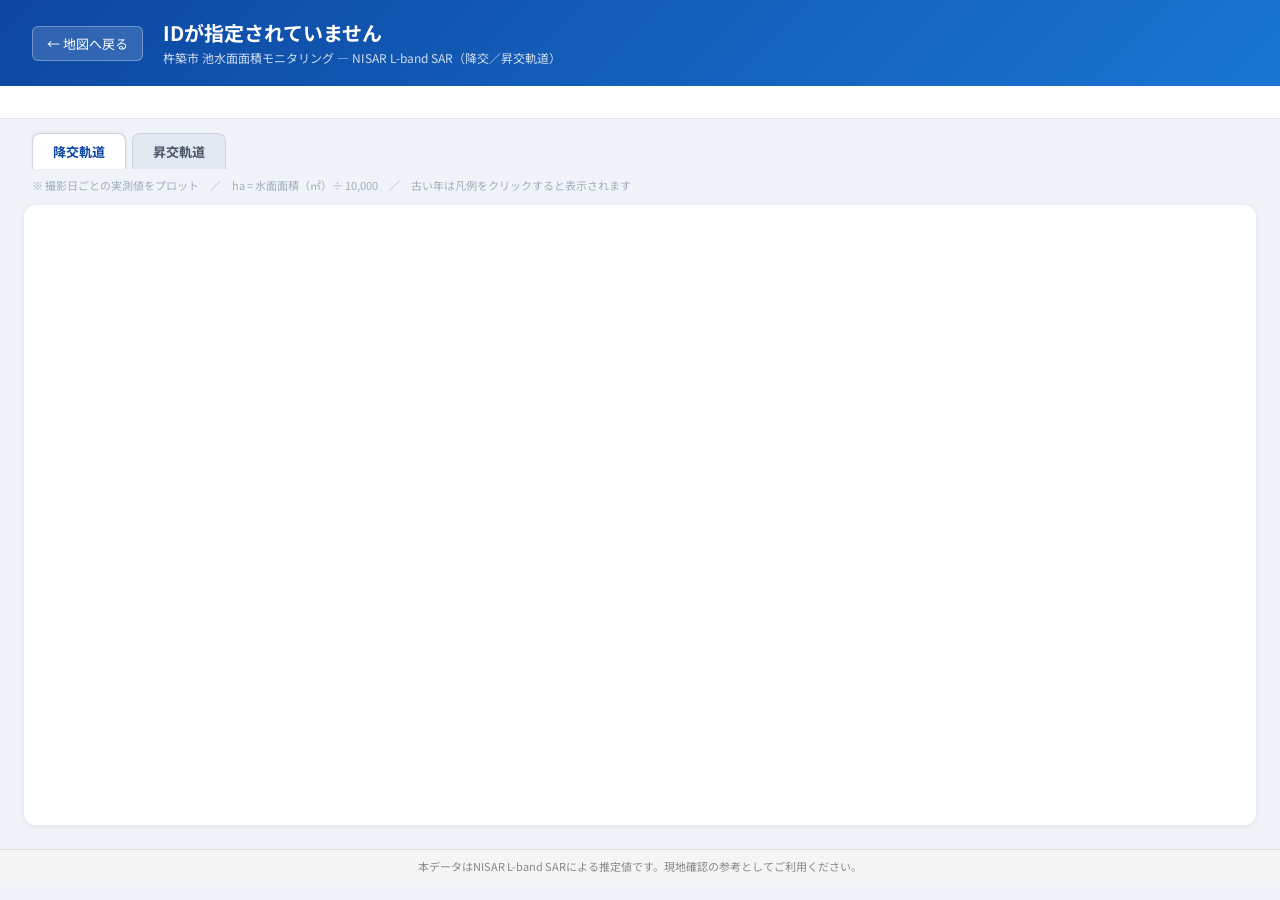
==== docs/pond.html @ 4d54bafb "Add initial NISAR availability workflow" ====
<!DOCTYPE html>
<html lang="ja">
<head>
  <meta charset="UTF-8" />
  <meta name="viewport" content="width=device-width, initial-scale=1.0" />
  <title>池 水面面積グラフ — 杵築市</title>

  <script src="https://cdn.plot.ly/plotly-2.32.0.min.js" charset="utf-8"></script>
  <link rel="preconnect" href="https://fonts.googleapis.com" />
  <link href="https://fonts.googleapis.com/css2?family=Noto+Sans+JP:wght@300;400;700&display=swap" rel="stylesheet" />

  <style>
    *, *::before, *::after { box-sizing: border-box; margin: 0; padding: 0; }

    body {
      font-family: "Noto Sans JP", sans-serif;
      background: #f0f4f8;
      color: #1a202c;
      min-height: 100vh;
    }

    /* ── ヘッダー ── */
    .page-header {
      background: linear-gradient(135deg, #0d47a1 0%, #1976d2 100%);
      color: #fff;
      padding: 20px 32px;
      display: flex;
      align-items: center;
      gap: 20px;
      box-shadow: 0 2px 12px rgba(0,0,0,0.2);
    }

    .back-btn {
      display: inline-flex;
      align-items: center;
      gap: 6px;
      padding: 7px 14px;
      background: rgba(255,255,255,0.15);
      color: #fff;
      text-decoration: none;
      border-radius: 6px;
      font-size: 13px;
      border: 1px solid rgba(255,255,255,0.3);
      transition: background 0.2s;
      white-space: nowrap;
    }
    .back-btn:hover { background: rgba(255,255,255,0.25); }

    .header-title { flex: 1; }
    .header-title h1 { font-size: 20px; font-weight: 700; line-height: 1.3; }
    .header-title p  { font-size: 12px; margin-top: 3px; opacity: 0.8; }

    /* ── メタ情報カード ── */
    .meta-bar {
      display: flex;
      flex-wrap: wrap;
      gap: 12px;
      padding: 16px 32px;
      background: #fff;
      border-bottom: 1px solid #e2e8f0;
    }

    .meta-chip {
      display: flex;
      align-items: center;
      gap: 6px;
      padding: 6px 14px;
      background: #f7fafc;
      border: 1px solid #e2e8f0;
      border-radius: 20px;
      font-size: 12px;
    }
    .meta-chip .label { color: #718096; }
    .meta-chip .value { font-weight: 700; color: #2d3748; }

    /* ── 軌道タブ ── */
    .orbit-tabs {
      display: flex;
      gap: 6px;
      padding: 14px 32px 0;
    }

    .orbit-tabs .tab {
      font-family: inherit;
      font-size: 13px;
      font-weight: 700;
      color: #4a5568;
      background: #e2e8f0;
      border: 1px solid #cbd5e1;
      border-bottom: none;
      border-radius: 8px 8px 0 0;
      padding: 8px 20px;
      cursor: pointer;
      transition: background 0.15s, color 0.15s;
    }
    .orbit-tabs .tab:hover:not(:disabled):not(.active) { background: #cbd5e1; }

    .orbit-tabs .tab.active {
      background: #fff;
      color: #0d47a1;
      border-color: #cbd5e1;
      box-shadow: 0 -1px 4px rgba(0,0,0,0.06);
    }

    .orbit-tabs .tab:disabled {
      color: #a0aec0;
      background: #edf2f7;
      border-color: #e2e8f0;
      cursor: not-allowed;
    }

    .orbit-tabs .tab .tab-note {
      font-weight: 400;
      font-size: 11px;
      margin-left: 4px;
    }

    /* ── 凡例テキスト ── */
    .chart-note {
      padding: 8px 32px 0;
      font-size: 11px;
      color: #a0aec0;
    }

    /* ── グラフエリア ── */
    .chart-wrap {
      margin: 12px 24px 24px;
      background: #fff;
      border-radius: 12px;
      box-shadow: 0 1px 6px rgba(0,0,0,0.08);
      padding: 8px;
      height: calc(100vh - 280px);
      min-height: 380px;
    }

    #chart { width: 100%; height: 100%; }

    /* ── データなし ── */
    #no-data {
      display: none;
      align-items: center;
      justify-content: center;
      height: 100%;
      font-size: 14px;
      color: #a0aec0;
    }

    @media (max-width: 600px) {
      .page-header { padding: 14px 16px; }
      .meta-bar    { padding: 12px 16px; }
      .chart-wrap  { margin: 8px 10px 16px; height: calc(100vh - 300px); }
      .chart-note  { padding-left: 16px; }
      .orbit-tabs  { padding: 12px 16px 0; }
      .orbit-tabs .tab { padding: 7px 14px; font-size: 12px; }
    }
  </style>
</head>
<body>

<header class="page-header">
  <a class="back-btn" href="index.html">← 地図へ戻る</a>
  <div class="header-title">
    <h1 id="pond-name">読み込み中...</h1>
    <p>杵築市 池水面面積モニタリング — NISAR L-band SAR（降交／昇交軌道）</p>
  </div>
</header>

<div class="meta-bar" id="meta-bar">
  <!-- JS で生成 -->
</div>

<div class="orbit-tabs" id="orbit-tabs">
  <button class="tab active" data-orbit="descending" type="button">降交軌道</button>
  <button class="tab" data-orbit="ascending" type="button">昇交軌道</button>
</div>

<p class="chart-note" id="chart-note">※ 撮影日ごとの実測値をプロット　／　ha = 水面面積（㎡）÷ 10,000　／　古い年は凡例をクリックすると表示されます</p>

<div class="chart-wrap">
  <div id="chart"></div>
  <div id="no-data">この池の観測データがまだありません</div>
</div>

<script src="assets/chart.js"></script>
<footer style="text-align:center;padding:8px;font-size:11px;color:#888;background:#f5f5f5;border-top:1px solid #ddd;">
  本データはNISAR L-band SARによる推定値です。現地確認の参考としてご利用ください。
</footer>
</body>
</html>
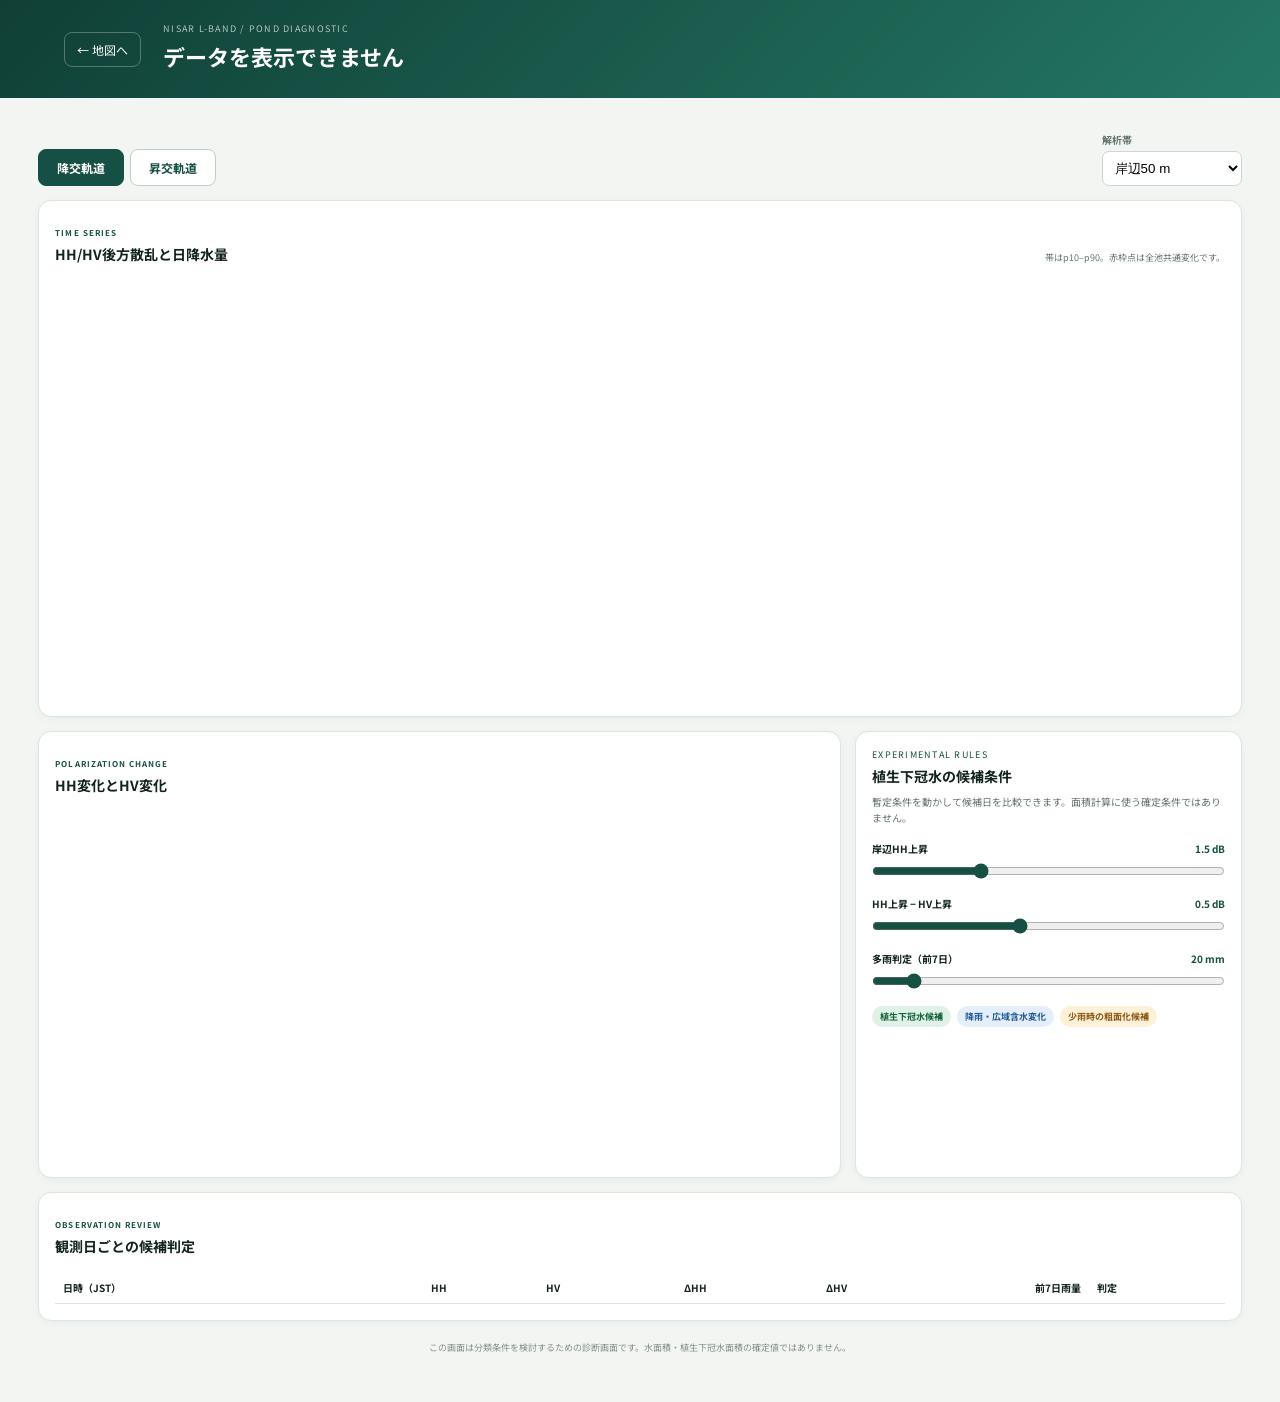
==== commit fe7c7d34: "Add NISAR diagnostic map and charts" ====
--- a/docs/pond.html
+++ b/docs/pond.html
@@ -1,189 +1,6 @@
-<!DOCTYPE html>
-<html lang="ja">
-<head>
-  <meta charset="UTF-8" />
-  <meta name="viewport" content="width=device-width, initial-scale=1.0" />
-  <title>池 水面面積グラフ — 杵築市</title>
-
-  <script src="https://cdn.plot.ly/plotly-2.32.0.min.js" charset="utf-8"></script>
-  <link rel="preconnect" href="https://fonts.googleapis.com" />
-  <link href="https://fonts.googleapis.com/css2?family=Noto+Sans+JP:wght@300;400;700&display=swap" rel="stylesheet" />
-
-  <style>
-    *, *::before, *::after { box-sizing: border-box; margin: 0; padding: 0; }
-
-    body {
-      font-family: "Noto Sans JP", sans-serif;
-      background: #f0f4f8;
-      color: #1a202c;
-      min-height: 100vh;
-    }
-
-    /* ── ヘッダー ── */
-    .page-header {
-      background: linear-gradient(135deg, #0d47a1 0%, #1976d2 100%);
-      color: #fff;
-      padding: 20px 32px;
-      display: flex;
-      align-items: center;
-      gap: 20px;
-      box-shadow: 0 2px 12px rgba(0,0,0,0.2);
-    }
-
-    .back-btn {
-      display: inline-flex;
-      align-items: center;
-      gap: 6px;
-      padding: 7px 14px;
-      background: rgba(255,255,255,0.15);
-      color: #fff;
-      text-decoration: none;
-      border-radius: 6px;
-      font-size: 13px;
-      border: 1px solid rgba(255,255,255,0.3);
-      transition: background 0.2s;
-      white-space: nowrap;
-    }
-    .back-btn:hover { background: rgba(255,255,255,0.25); }
-
-    .header-title { flex: 1; }
-    .header-title h1 { font-size: 20px; font-weight: 700; line-height: 1.3; }
-    .header-title p  { font-size: 12px; margin-top: 3px; opacity: 0.8; }
-
-    /* ── メタ情報カード ── */
-    .meta-bar {
-      display: flex;
-      flex-wrap: wrap;
-      gap: 12px;
-      padding: 16px 32px;
-      background: #fff;
-      border-bottom: 1px solid #e2e8f0;
-    }
-
-    .meta-chip {
-      display: flex;
-      align-items: center;
-      gap: 6px;
-      padding: 6px 14px;
-      background: #f7fafc;
-      border: 1px solid #e2e8f0;
-      border-radius: 20px;
-      font-size: 12px;
-    }
-    .meta-chip .label { color: #718096; }
-    .meta-chip .value { font-weight: 700; color: #2d3748; }
-
-    /* ── 軌道タブ ── */
-    .orbit-tabs {
-      display: flex;
-      gap: 6px;
-      padding: 14px 32px 0;
-    }
-
-    .orbit-tabs .tab {
-      font-family: inherit;
-      font-size: 13px;
-      font-weight: 700;
-      color: #4a5568;
-      background: #e2e8f0;
-      border: 1px solid #cbd5e1;
-      border-bottom: none;
-      border-radius: 8px 8px 0 0;
-      padding: 8px 20px;
-      cursor: pointer;
-      transition: background 0.15s, color 0.15s;
-    }
-    .orbit-tabs .tab:hover:not(:disabled):not(.active) { background: #cbd5e1; }
-
-    .orbit-tabs .tab.active {
-      background: #fff;
-      color: #0d47a1;
-      border-color: #cbd5e1;
-      box-shadow: 0 -1px 4px rgba(0,0,0,0.06);
-    }
-
-    .orbit-tabs .tab:disabled {
-      color: #a0aec0;
-      background: #edf2f7;
-      border-color: #e2e8f0;
-      cursor: not-allowed;
-    }
-
-    .orbit-tabs .tab .tab-note {
-      font-weight: 400;
-      font-size: 11px;
-      margin-left: 4px;
-    }
-
-    /* ── 凡例テキスト ── */
-    .chart-note {
-      padding: 8px 32px 0;
-      font-size: 11px;
-      color: #a0aec0;
-    }
-
-    /* ── グラフエリア ── */
-    .chart-wrap {
-      margin: 12px 24px 24px;
-      background: #fff;
-      border-radius: 12px;
-      box-shadow: 0 1px 6px rgba(0,0,0,0.08);
-      padding: 8px;
-      height: calc(100vh - 280px);
-      min-height: 380px;
-    }
-
-    #chart { width: 100%; height: 100%; }
-
-    /* ── データなし ── */
-    #no-data {
-      display: none;
-      align-items: center;
-      justify-content: center;
-      height: 100%;
-      font-size: 14px;
-      color: #a0aec0;
-    }
-
-    @media (max-width: 600px) {
-      .page-header { padding: 14px 16px; }
-      .meta-bar    { padding: 12px 16px; }
-      .chart-wrap  { margin: 8px 10px 16px; height: calc(100vh - 300px); }
-      .chart-note  { padding-left: 16px; }
-      .orbit-tabs  { padding: 12px 16px 0; }
-      .orbit-tabs .tab { padding: 7px 14px; font-size: 12px; }
-    }
-  </style>
-</head>
-<body>
-
-<header class="page-header">
-  <a class="back-btn" href="index.html">← 地図へ戻る</a>
-  <div class="header-title">
-    <h1 id="pond-name">読み込み中...</h1>
-    <p>杵築市 池水面面積モニタリング — NISAR L-band SAR（降交／昇交軌道）</p>
-  </div>
-</header>
-
-<div class="meta-bar" id="meta-bar">
-  <!-- JS で生成 -->
-</div>
-
-<div class="orbit-tabs" id="orbit-tabs">
-  <button class="tab active" data-orbit="descending" type="button">降交軌道</button>
-  <button class="tab" data-orbit="ascending" type="button">昇交軌道</button>
-</div>
-
-<p class="chart-note" id="chart-note">※ 撮影日ごとの実測値をプロット　／　ha = 水面面積（㎡）÷ 10,000　／　古い年は凡例をクリックすると表示されます</p>
-
-<div class="chart-wrap">
-  <div id="chart"></div>
-  <div id="no-data">この池の観測データがまだありません</div>
-</div>
-
-<script src="assets/chart.js"></script>
-<footer style="text-align:center;padding:8px;font-size:11px;color:#888;background:#f5f5f5;border-top:1px solid #ddd;">
-  本データはNISAR L-band SARによる推定値です。現地確認の参考としてご利用ください。
-</footer>
-</body>
-</html>
+<!DOCTYPE html><html lang="ja"><head><meta charset="UTF-8"/><meta name="viewport" content="width=device-width,initial-scale=1.0"/><title>NISAR 池別診断</title><script src="https://cdn.plot.ly/plotly-2.32.0.min.js"></script><link rel="preconnect" href="https://fonts.googleapis.com"/><link href="https://fonts.googleapis.com/css2?family=Noto+Sans+JP:wght@400;500;700&display=swap" rel="stylesheet"/><link rel="stylesheet" href="assets/diagnostics.css"/></head><body>
+<header class="page-header"><a href="index.html" class="back-link">← 地図へ</a><div><span class="eyebrow">NISAR L-BAND / POND DIAGNOSTIC</span><h1 id="pond-name">読み込み中…</h1><p id="pond-location"></p></div></header>
+<main class="content"><section class="summary-grid" id="summary-grid"></section><section class="control-bar"><div class="orbit-tabs" id="orbit-tabs"><button data-orbit="descending" class="active">降交軌道</button><button data-orbit="ascending">昇交軌道</button></div><label>解析帯<select id="zone-select"><option value="shoreline">岸辺50 m</option><option value="whole">池全体</option><option value="core">中央部</option></select></label></section>
+<section class="chart-card"><div class="card-heading"><div><span>TIME SERIES</span><h2>HH/HV後方散乱と日降水量</h2></div><p>帯はp10–p90。赤枠点は全池共通変化です。</p></div><div id="timeseries-chart" class="chart tall"></div></section>
+<section class="two-column"><div class="chart-card"><div class="card-heading"><div><span>POLARIZATION CHANGE</span><h2>HH変化とHV変化</h2></div></div><div id="scatter-chart" class="chart"></div></div><div class="condition-card"><span class="eyebrow dark">EXPERIMENTAL RULES</span><h2>植生下冠水の候補条件</h2><p>暫定条件を動かして候補日を比較できます。面積計算に使う確定条件ではありません。</p><label>岸辺HH上昇 <output id="hh-output">1.5 dB</output><input id="hh-threshold" type="range" min="0" max="5" step="0.25" value="1.5"/></label><label>HH上昇 − HV上昇 <output id="contrast-output">0.5 dB</output><input id="contrast-threshold" type="range" min="-2" max="4" step="0.25" value="0.5"/></label><label>多雨判定（前7日） <output id="rain-output">20 mm</output><input id="rain-threshold" type="range" min="0" max="200" step="5" value="20"/></label><div class="rule-legend"><span class="flood">植生下冠水候補</span><span class="wet">降雨・広域含水変化</span><span class="dry">少雨時の粗面化候補</span></div></div></section>
+<section class="table-card"><div class="card-heading"><div><span>OBSERVATION REVIEW</span><h2>観測日ごとの候補判定</h2></div></div><div class="table-scroll"><table><thead><tr><th>日時（JST）</th><th>HH</th><th>HV</th><th>ΔHH</th><th>ΔHV</th><th>前7日雨量</th><th>判定</th></tr></thead><tbody id="candidate-body"></tbody></table></div></section><p class="disclaimer">この画面は分類条件を検討するための診断画面です。水面積・植生下冠水面積の確定値ではありません。</p></main><script src="assets/chart.js"></script></body></html>
--- a/docs/assets/diagnostics.css
+++ b/docs/assets/diagnostics.css
@@ -0,0 +1 @@
+:root{--ink:#13231f;--muted:#66756f;--paper:#f2f5f1;--forest:#164f43;--line:#dce5df}*{box-sizing:border-box;margin:0;padding:0}body{font-family:"Noto Sans JP",sans-serif;background:var(--paper);color:var(--ink)}.page-header{background:linear-gradient(135deg,#103f36,#247763);color:#fff;padding:22px 5vw;display:flex;align-items:center;gap:22px}.back-link{color:#fff;text-decoration:none;border:1px solid rgba(255,255,255,.28);padding:8px 12px;border-radius:8px;font-size:12px}.eyebrow{display:block;font-size:9px;letter-spacing:.14em;opacity:.68;margin-bottom:5px}.eyebrow.dark{color:var(--forest);opacity:1}.page-header h1{font-size:22px}.page-header p{font-size:11px;opacity:.76;margin-top:4px}.content{max-width:1400px;margin:0 auto;padding:20px 3vw 48px}.summary-grid{display:grid;grid-template-columns:repeat(4,1fr);gap:10px;margin-bottom:14px}.summary-card{background:#fff;border:1px solid var(--line);border-radius:11px;padding:13px 15px}.summary-card span{font-size:9px;color:var(--muted)}.summary-card strong{display:block;font-size:18px;margin-top:3px}.summary-card small{font-size:9px;color:var(--muted)}.control-bar{display:flex;justify-content:space-between;align-items:end;gap:16px;margin:14px 0}.control-bar label{font-size:10px;color:var(--muted);font-weight:700}.control-bar select{display:block;margin-top:4px;padding:8px;border:1px solid #cbd7d0;border-radius:7px;background:#fff;min-width:140px}.orbit-tabs{display:flex;gap:6px}.orbit-tabs button{border:1px solid #bfcfc6;background:#fff;color:var(--forest);padding:9px 18px;border-radius:8px;font:inherit;font-size:12px;font-weight:700;cursor:pointer}.orbit-tabs button.active{background:var(--forest);color:#fff;border-color:var(--forest)}.orbit-tabs button:disabled{opacity:.35;cursor:not-allowed}.chart-card,.condition-card,.table-card{background:#fff;border:1px solid var(--line);border-radius:13px;padding:16px;box-shadow:0 2px 10px rgba(31,59,49,.04)}.card-heading{display:flex;justify-content:space-between;align-items:end;gap:12px;margin-bottom:6px}.card-heading span{font-size:8px;letter-spacing:.13em;color:var(--forest);font-weight:700}.card-heading h2,.condition-card h2{font-size:14px;margin-top:3px}.card-heading p{font-size:9px;color:var(--muted)}.chart{height:360px}.chart.tall{height:430px}.two-column{display:grid;grid-template-columns:1.35fr .65fr;gap:14px;margin:14px 0}.condition-card p{font-size:10px;line-height:1.6;color:var(--muted);margin:8px 0 15px}.condition-card label{display:block;font-size:10px;font-weight:700;margin:14px 0}.condition-card output{float:right;color:var(--forest)}.condition-card input{width:100%;accent-color:var(--forest);margin-top:7px}.rule-legend{display:flex;gap:6px;flex-wrap:wrap;margin-top:14px}.rule-legend span,.status-pill{border-radius:20px;padding:4px 8px;font-size:9px;font-weight:700}.flood{background:#dff2e8;color:#17633e}.wet{background:#e5effc;color:#235d96}.dry{background:#fff0d8;color:#8c5b14}.normal{background:#edf0ee;color:#65736d}.table-card{margin-top:14px}.table-scroll{overflow-x:auto}table{width:100%;border-collapse:collapse;font-size:10px;margin-top:10px}th,td{padding:8px;border-bottom:1px solid var(--line);text-align:right;white-space:nowrap}th:first-child,td:first-child{text-align:left}th:last-child,td:last-child{text-align:left}.disclaimer{text-align:center;color:#85928c;font-size:9px;margin-top:20px}@media(max-width:800px){.page-header{padding:16px}.page-header h1{font-size:17px}.content{padding:12px}.summary-grid{grid-template-columns:repeat(2,1fr)}.two-column{grid-template-columns:1fr}.chart.tall{height:390px}.chart{height:330px}.control-bar{align-items:stretch;flex-direction:column}.orbit-tabs button{flex:1}.orbit-tabs{width:100%}.control-bar label,.control-bar select{width:100%}.card-heading{align-items:flex-start;flex-direction:column}}
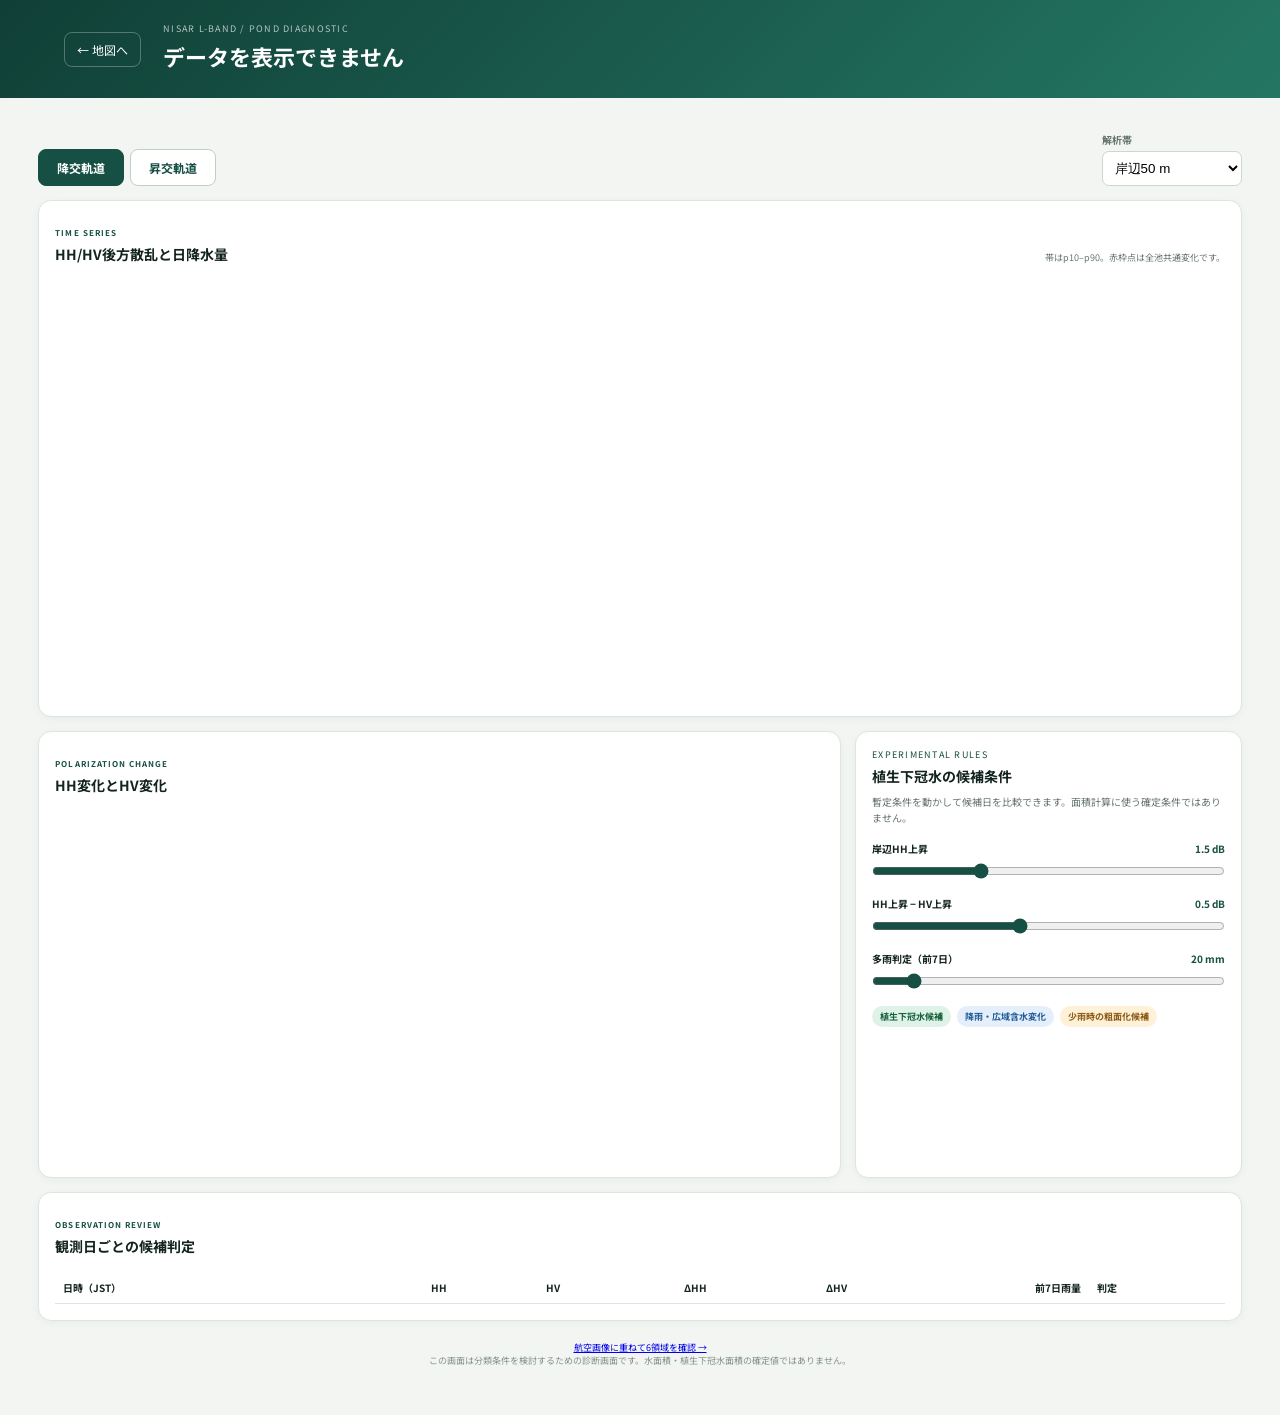
==== commit 44302c9a: "Add aerial imagery QA for pond changes" ====
--- a/docs/pond.html
+++ b/docs/pond.html
@@ -1,6 +1,8 @@
-<!DOCTYPE html><html lang="ja"><head><meta charset="UTF-8"/><meta name="viewport" content="width=device-width,initial-scale=1.0"/><title>NISAR 池別診断</title><script src="https://cdn.plot.ly/plotly-2.32.0.min.js"></script><link rel="preconnect" href="https://fonts.googleapis.com"/><link href="https://fonts.googleapis.com/css2?family=Noto+Sans+JP:wght@400;500;700&display=swap" rel="stylesheet"/><link rel="stylesheet" href="assets/diagnostics.css"/></head><body>
+<!DOCTYPE html><html lang="ja"><head><meta charset="UTF-8"/><meta name="viewport" content="width=device-width,initial-scale=1.0"/><title>NISAR 池別診断</title><script src="https://cdn.plot.ly/plotly-2.32.0.min.js"></script><link rel="preconnect" href="https://fonts.googleapis.com"/><link href="https://fonts.googleapis.com/css2?family=Noto+Sans+JP:wght@400;500;700&display=swap" rel="stylesheet"/><link rel="stylesheet" href="assets/diagnostics.css"/><link rel="stylesheet" href="assets/boundary.css"/></head><body>
 <header class="page-header"><a href="index.html" class="back-link">← 地図へ</a><div><span class="eyebrow">NISAR L-BAND / POND DIAGNOSTIC</span><h1 id="pond-name">読み込み中…</h1><p id="pond-location"></p></div></header>
 <main class="content"><section class="summary-grid" id="summary-grid"></section><section class="control-bar"><div class="orbit-tabs" id="orbit-tabs"><button data-orbit="descending" class="active">降交軌道</button><button data-orbit="ascending">昇交軌道</button></div><label>解析帯<select id="zone-select"><option value="shoreline">岸辺50 m</option><option value="whole">池全体</option><option value="core">中央部</option></select></label></section>
 <section class="chart-card"><div class="card-heading"><div><span>TIME SERIES</span><h2>HH/HV後方散乱と日降水量</h2></div><p>帯はp10–p90。赤枠点は全池共通変化です。</p></div><div id="timeseries-chart" class="chart tall"></div></section>
 <section class="two-column"><div class="chart-card"><div class="card-heading"><div><span>POLARIZATION CHANGE</span><h2>HH変化とHV変化</h2></div></div><div id="scatter-chart" class="chart"></div></div><div class="condition-card"><span class="eyebrow dark">EXPERIMENTAL RULES</span><h2>植生下冠水の候補条件</h2><p>暫定条件を動かして候補日を比較できます。面積計算に使う確定条件ではありません。</p><label>岸辺HH上昇 <output id="hh-output">1.5 dB</output><input id="hh-threshold" type="range" min="0" max="5" step="0.25" value="1.5"/></label><label>HH上昇 − HV上昇 <output id="contrast-output">0.5 dB</output><input id="contrast-threshold" type="range" min="-2" max="4" step="0.25" value="0.5"/></label><label>多雨判定（前7日） <output id="rain-output">20 mm</output><input id="rain-threshold" type="range" min="0" max="200" step="5" value="20"/></label><div class="rule-legend"><span class="flood">植生下冠水候補</span><span class="wet">降雨・広域含水変化</span><span class="dry">少雨時の粗面化候補</span></div></div></section>
-<section class="table-card"><div class="card-heading"><div><span>OBSERVATION REVIEW</span><h2>観測日ごとの候補判定</h2></div></div><div class="table-scroll"><table><thead><tr><th>日時（JST）</th><th>HH</th><th>HV</th><th>ΔHH</th><th>ΔHV</th><th>前7日雨量</th><th>判定</th></tr></thead><tbody id="candidate-body"></tbody></table></div></section><p class="disclaimer">この画面は分類条件を検討するための診断画面です。水面積・植生下冠水面積の確定値ではありません。</p></main><script src="assets/chart.js"></script></body></html>
+<section class="table-card"><div class="card-heading"><div><span>OBSERVATION REVIEW</span><h2>観測日ごとの候補判定</h2></div></div><div class="table-scroll"><table><thead><tr><th>日時（JST）</th><th>HH</th><th>HV</th><th>ΔHH</th><th>ΔHV</th><th>前7日雨量</th><th>判定</th></tr></thead><tbody id="candidate-body"></tbody></table></div></section>
+<section id="boundary-diagnostic" class="boundary-section" hidden><div class="section-heading"><span>OSM BOUNDARY CHECK</span><h2>境界内外の距離帯診断</h2><p id="boundary-description"></p></div><div class="boundary-summary" id="boundary-summary"></div><div class="chart-card"><div class="card-heading"><div><span>DISTANCE BANDS</span><h2>境界からの距離帯別変動幅</h2></div><p>同一軌道の時系列中央値の最大差</p></div><div id="band-chart" class="chart"></div></div><div class="chart-card boundary-map-card"><div class="card-heading"><div><span>PIXEL DIFFERENCE</span><h2>多雨時から少雨時への画素差分</h2></div><p>黒線: OSM境界 / 緑線: 池に接続する変化 / 青線: 負の同時変化</p></div><div id="boundary-diff-chart" class="chart tall"></div></div><div class="table-card"><div class="card-heading"><div><span>CHANGE FRACTION</span><h2>各距離帯の変化画素率</h2></div><p>|変化| 1.5 dB以上</p></div><div class="table-scroll"><table><thead><tr><th>距離帯</th><th>HH変化画素</th><th>HV変化画素</th><th>HH中央値差</th><th>HV中央値差</th></tr></thead><tbody id="boundary-table-body"></tbody></table></div></div><div class="table-card"><div class="card-heading"><div><span>CONNECTED CHANGE</span><h2>池に接続するHH・HV共通変化</h2></div><p>8近傍・3画素以上</p></div><div class="table-scroll"><table><thead><tr><th>距離帯</th><th>接続変化</th><th>正の同時変化</th><th>負の同時変化</th><th>混合</th></tr></thead><tbody id="connectivity-table-body"></tbody></table></div></div></section>
+<p class="disclaimer"><a href="qa-27.html">航空画像に重ねて6領域を確認 →</a><br/>この画面は分類条件を検討するための診断画面です。水面積・植生下冠水面積の確定値ではありません。</p></main><script src="assets/chart.js"></script><script src="assets/boundary.js"></script></body></html>
--- a/docs/assets/boundary.css
+++ b/docs/assets/boundary.css
@@ -0,0 +1,29 @@
+.boundary-section {
+  margin-top: 28px;
+  padding-top: 24px;
+  border-top: 2px solid #cbd9d1;
+}
+.section-heading span {
+  font-size: 9px;
+  letter-spacing: .14em;
+  color: var(--forest);
+  font-weight: 700;
+}
+.section-heading h2 { font-size: 20px; margin-top: 4px; }
+.section-heading p {
+  font-size: 10px;
+  color: var(--muted);
+  line-height: 1.6;
+  margin-top: 5px;
+}
+.boundary-summary {
+  display: grid;
+  grid-template-columns: repeat(3, 1fr);
+  gap: 10px;
+  margin: 14px 0;
+}
+.boundary-summary .summary-card strong { font-size: 14px; }
+.boundary-map-card { margin-top: 14px; }
+@media (max-width: 800px) {
+  .boundary-summary { grid-template-columns: repeat(2, 1fr); }
+}
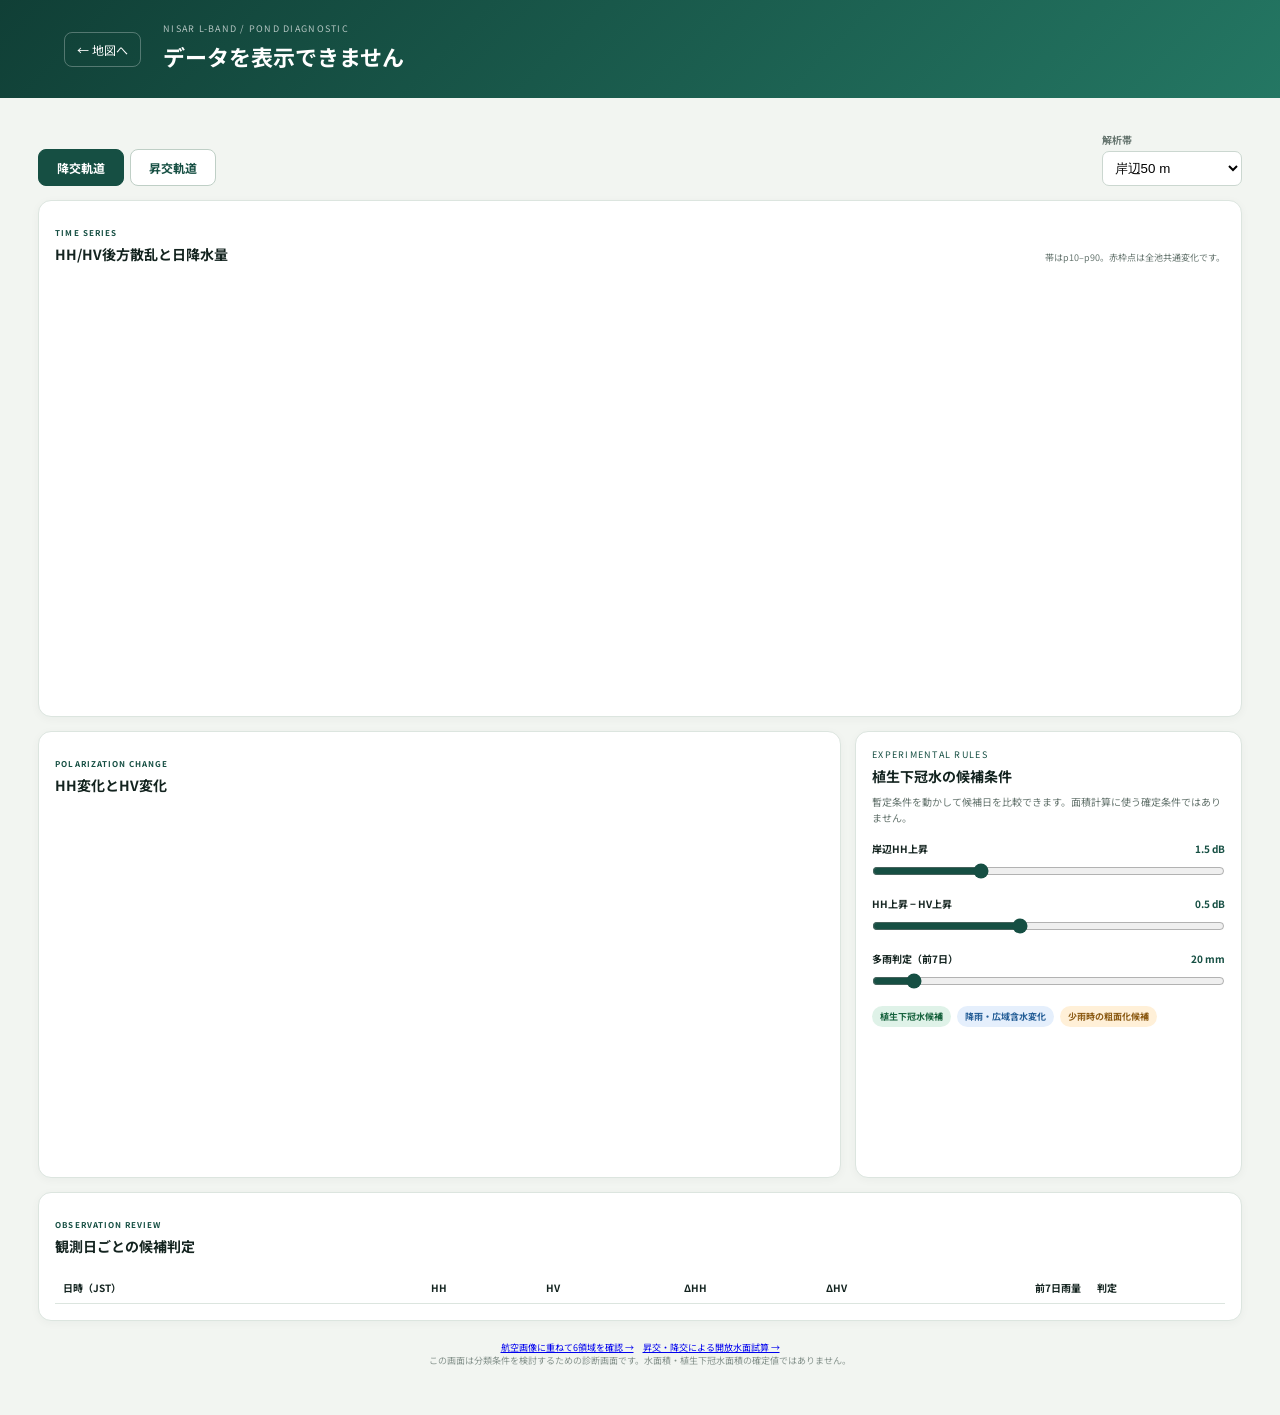
==== commit 081c52a2: "Add dual-orbit open water prototype" ====
--- a/docs/pond.html
+++ b/docs/pond.html
@@ -5,4 +5,4 @@
 <section class="two-column"><div class="chart-card"><div class="card-heading"><div><span>POLARIZATION CHANGE</span><h2>HH変化とHV変化</h2></div></div><div id="scatter-chart" class="chart"></div></div><div class="condition-card"><span class="eyebrow dark">EXPERIMENTAL RULES</span><h2>植生下冠水の候補条件</h2><p>暫定条件を動かして候補日を比較できます。面積計算に使う確定条件ではありません。</p><label>岸辺HH上昇 <output id="hh-output">1.5 dB</output><input id="hh-threshold" type="range" min="0" max="5" step="0.25" value="1.5"/></label><label>HH上昇 − HV上昇 <output id="contrast-output">0.5 dB</output><input id="contrast-threshold" type="range" min="-2" max="4" step="0.25" value="0.5"/></label><label>多雨判定（前7日） <output id="rain-output">20 mm</output><input id="rain-threshold" type="range" min="0" max="200" step="5" value="20"/></label><div class="rule-legend"><span class="flood">植生下冠水候補</span><span class="wet">降雨・広域含水変化</span><span class="dry">少雨時の粗面化候補</span></div></div></section>
 <section class="table-card"><div class="card-heading"><div><span>OBSERVATION REVIEW</span><h2>観測日ごとの候補判定</h2></div></div><div class="table-scroll"><table><thead><tr><th>日時（JST）</th><th>HH</th><th>HV</th><th>ΔHH</th><th>ΔHV</th><th>前7日雨量</th><th>判定</th></tr></thead><tbody id="candidate-body"></tbody></table></div></section>
 <section id="boundary-diagnostic" class="boundary-section" hidden><div class="section-heading"><span>OSM BOUNDARY CHECK</span><h2>境界内外の距離帯診断</h2><p id="boundary-description"></p></div><div class="boundary-summary" id="boundary-summary"></div><div class="chart-card"><div class="card-heading"><div><span>DISTANCE BANDS</span><h2>境界からの距離帯別変動幅</h2></div><p>同一軌道の時系列中央値の最大差</p></div><div id="band-chart" class="chart"></div></div><div class="chart-card boundary-map-card"><div class="card-heading"><div><span>PIXEL DIFFERENCE</span><h2>多雨時から少雨時への画素差分</h2></div><p>黒線: OSM境界 / 緑線: 池に接続する変化 / 青線: 負の同時変化</p></div><div id="boundary-diff-chart" class="chart tall"></div></div><div class="table-card"><div class="card-heading"><div><span>CHANGE FRACTION</span><h2>各距離帯の変化画素率</h2></div><p>|変化| 1.5 dB以上</p></div><div class="table-scroll"><table><thead><tr><th>距離帯</th><th>HH変化画素</th><th>HV変化画素</th><th>HH中央値差</th><th>HV中央値差</th></tr></thead><tbody id="boundary-table-body"></tbody></table></div></div><div class="table-card"><div class="card-heading"><div><span>CONNECTED CHANGE</span><h2>池に接続するHH・HV共通変化</h2></div><p>8近傍・3画素以上</p></div><div class="table-scroll"><table><thead><tr><th>距離帯</th><th>接続変化</th><th>正の同時変化</th><th>負の同時変化</th><th>混合</th></tr></thead><tbody id="connectivity-table-body"></tbody></table></div></div></section>
-<p class="disclaimer"><a href="qa-27.html">航空画像に重ねて6領域を確認 →</a><br/>この画面は分類条件を検討するための診断画面です。水面積・植生下冠水面積の確定値ではありません。</p></main><script src="assets/chart.js"></script><script src="assets/boundary.js"></script></body></html>
+<p class="disclaimer"><a href="qa-27.html">航空画像に重ねて6領域を確認 →</a>　<a href="water-27.html">昇交・降交による開放水面試算 →</a><br/>この画面は分類条件を検討するための診断画面です。水面積・植生下冠水面積の確定値ではありません。</p></main><script src="assets/chart.js"></script><script src="assets/boundary.js"></script></body></html>
